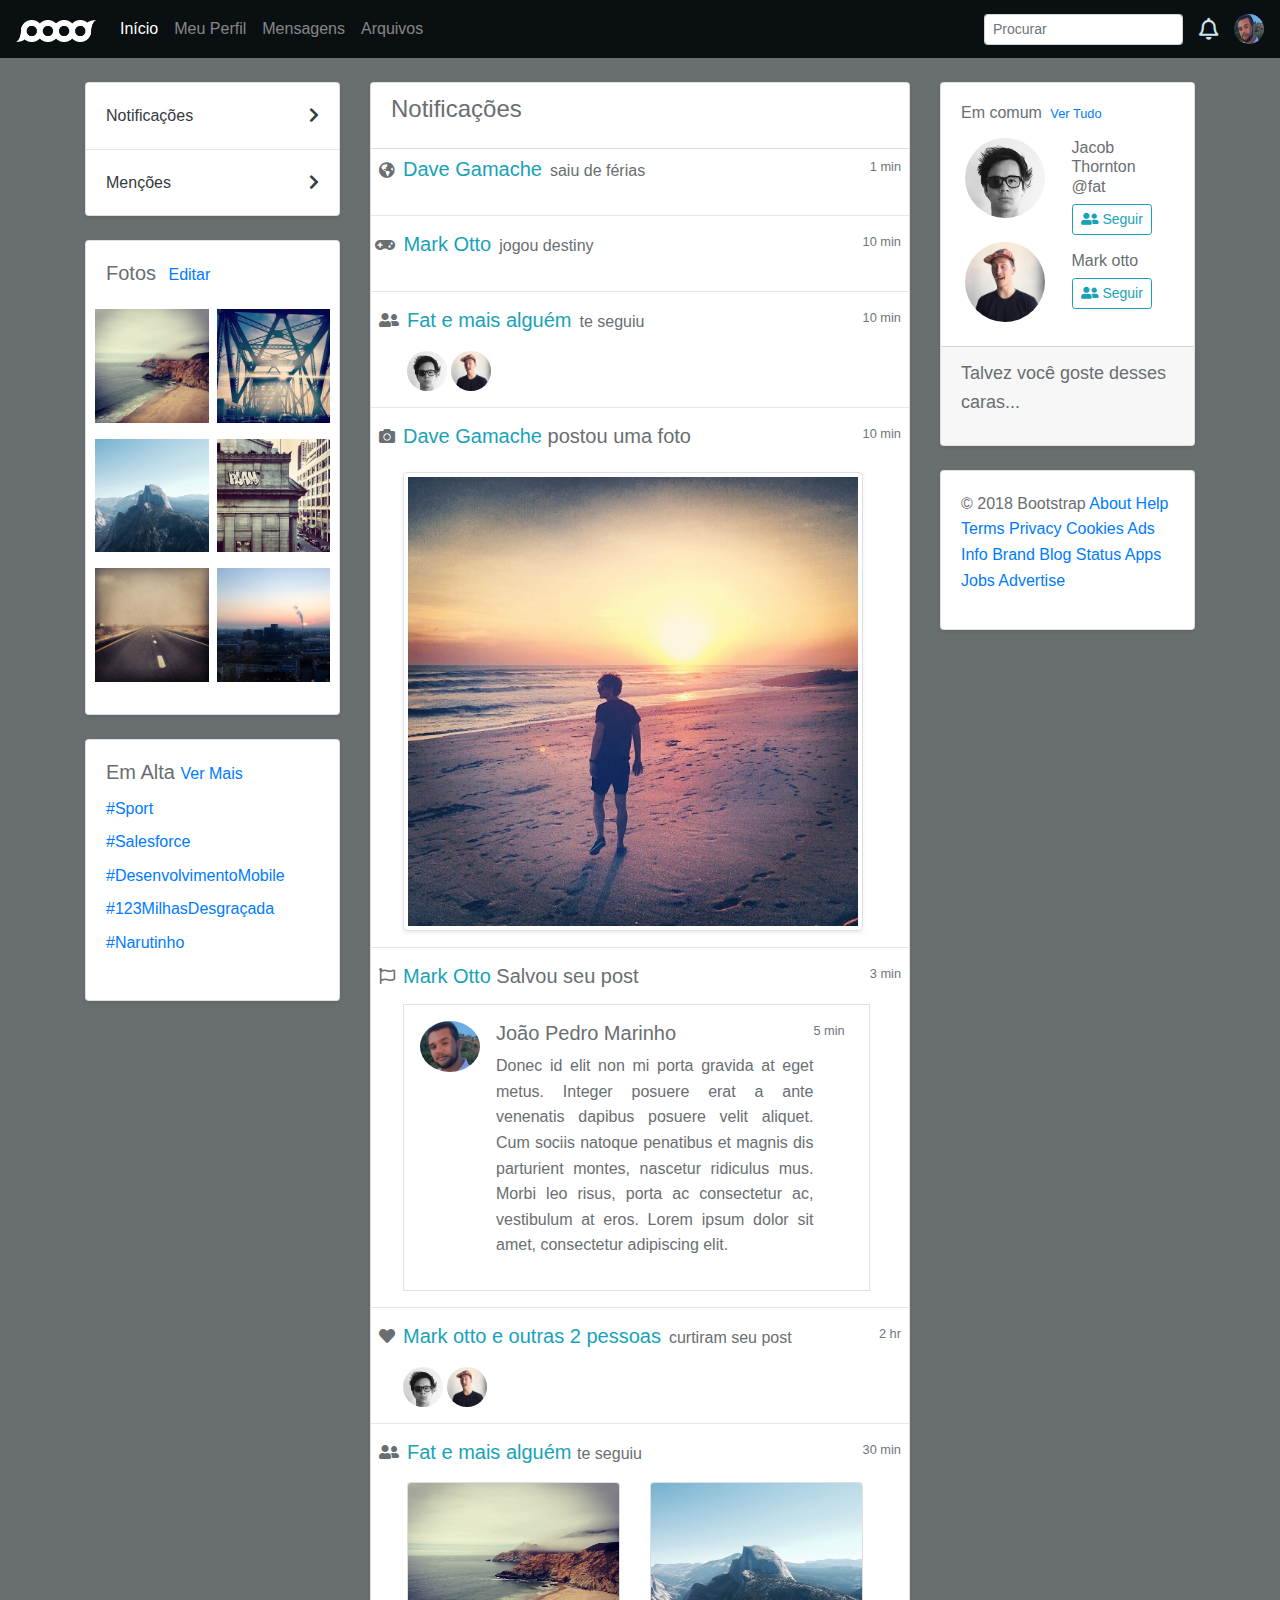
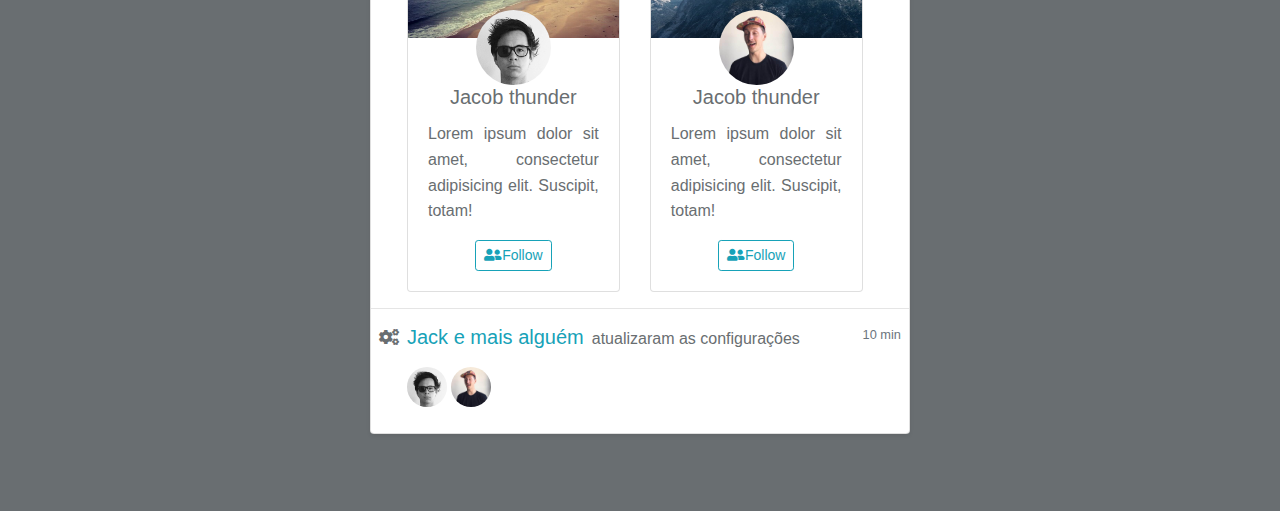
==== notification.html @ 1794aaf6 "otimização acessibilidade 2" ====
<!DOCTYPE html>
<html lang="en">
<head>
<meta charset="UTF-8">
<meta name="Social Media Notification" content="Notifications of your profile">
<meta name="viewport" content="width=device-width, initial-scale=1.0">
<meta http-equiv="X-UA-Compatible" content="ie=edge">
<link rel="stylesheet" href="https://cdnjs.cloudflare.com/ajax/libs/twitter-bootstrap/4.3.1/css/bootstrap.min.css">
<link rel="stylesheet" href="https://use.fontawesome.com/releases/v5.7.2/css/all.css">
<link rel="stylesheet" href="style.css">
<title>Notificações</title>
</head>
<body>


    <!-------------------------------NAvigation Starts------------------>

    <nav class="navbar navbar-expand-md navbar-dark mb-4" style="background-color:#0a0f11">
        <a href="index.html" class="navbar-brand"><img src="img/brand-white.png" alt="logo" class="img-fluid" width="80px" height="100px"></a>

        <button name="Menu" class="navbar-toggler" data-toggle="collapse" data-target="#responsive"><span class="navbar-toggler-icon"></span>Menu</button>


        <div class="collapse navbar-collapse" id="responsive">
            <ul class="navbar-nav mr-auto text-capitalize">
                <li class="nav-item"><a href="index.html" class="nav-link active">Início</a></li>
                <li class="nav-item"><a href="profile.html" class="nav-link">Meu Perfil</a></li>
                <li class="nav-item"><a href="#modalview" class="nav-link" data-toggle="modal">Mensagens</a></li>
                <li class="nav-item"><a href="notification.html" class="nav-link">Arquivos</a></li>
                <li class="nav-item"><a href="#" class="nav-link d-md-none">Sair</a></li>

            </ul>

            <form action="" class="form-inline ml-auto d-none d-md-block">
                <input type="text" name="search" id="search" placeholder="Procurar" class="form-control form-control-sm">
            </form>
            <a href="notification.html" class="text-decoration-none" style="color:#CBE4F2;font-size:22px;"><i class="far fa-bell ml-3 d-none d-md-block"></i></a> 
            <img src="img/WhatsApp Image 2023-08-21 at 18.34.42.jpeg" alt="" class="rounded-circle ml-3 d-none d-md-block" width="30px" height="30px">





        </div>





    </nav>
    

        <!---------------------------------------------Ends navigation------------------------------>







         <!---------------------------MOdal Section  satrts------------------->

         <div class="modal fade" id="modalview" >
            <div class="modal-dialog modal-dialog-scrollable modal-dialog-centered">
    
                <div class="modal-content">
    
    
                    <div class="modal-header">
                        <div class="modal-title h4">Mensagens</div>
    
                        <button type="button" class="close" data-dismiss="modal">&times;</button>
                    </div>
    
    
                    <div class="modal-body">
    
    
                        <ul class="list-unstyled">
    
    
                         <a href="#" class="text-decoration-none">
                            <li class="media hover-media">
                               
                                    <img src="img/WhatsApp Image 2023-08-21 at 18.34.42.jpeg" alt="img" width="60px" height="60px" class="rounded-circle mr-3">
    
                                    <div class="media-body text-dark">
                                            <h6 class="media-header">João Pedro Marinho <strong> e mais alguém</strong></h6>
                                            <p class="media-text">Lorem ipsum dolor sit amet consectetur adipisicing elit.</p>
    
                                    </div>
    
                            </li>
                        </a>
                        <hr class="my-3">
    
    
                        
                        <a href="#" class="text-decoration-none">
                                <li class="media hover-media">
                                   
                                        <img src="img/avatar-fat.jpg" alt="img" width="60px" height="60px" class="rounded-circle mr-3">
        
                                        <div class="media-body text-dark">
                                                <h6 class="media-header">Mark Otto<strong></strong></h6>
                                                <p class="media-text">Lorem ipsum dolor sit amet consectetur adipisicing elit.</p>
        
                                        </div>
        
                                </li>
                            </a>
    
    
                            <hr class="my-3">
    
    
                            <a href="#" class="text-decoration-none">
                                <li class="media hover-media">
                                   
                                        <img src="img/avatar-mdo.png" alt="img" width="60px" height="60px" class="rounded-circle mr-3">
        
                                        <div class="media-body text-dark">
                                                <h6 class="media-header">Archer andu e <strong> mais 5 pessoas</strong></h6>
                                                <p class="media-text">Lorem ipsum dolor sit amet consectetur adipisicing elit.</p>
        
                                        </div>
        
                                </li>
                            </a>
    
                            <hr class="my-3">
                
            
                                
                                <a href="#" class="text-decoration-none">
                                        <li class="media hover-media">
                                           
                                                <img src="img/avatar-fat.jpg" alt="img" width="60px" height="60px" class="rounded-circle mr-3">
                
                                                <div class="media-body text-dark">
                                                        <h6 class="media-header">Mark Otto e <strong> mais 3 pessoas</strong></h6>
                                                        <p class="media-text">Lorem ipsum dolor sit amet consectetur adipisicing elit.</p>
                
                                                </div>
                
                                        </li>
                                    </a>
            
            
                                    <hr class="my-3">
            
            
                                    <a href="#" class="text-decoration-none">
                                        <li class="media hover-media">
                                           
                                                <img src="img/avatar-mdo.png" alt="img" width="60px" height="60px" class="rounded-circle mr-3">
                
                                                <div class="media-body text-dark">
                                                        <h6 class="media-header">Archer andu</h6>
                                                        <p class="media-text">Lorem ipsum dolor sit amet consectetur adipisicing elit.</p>
                
                                                </div>
                
                                        </li>
                                    </a>
    
                            
                                    <hr class="my-3">
                                    <a href="#" class="text-decoration-none">
                                            <li class="media hover-media">
                                               
                                                    <img src="img/avatar-dhg.png" alt="img" width="60px" height="60px" class="rounded-circle mr-3">
                    
                                                    <div class="media-body text-dark">
                                                            <h6 class="media-header">Jchob Thunder</h6>
                                                            <p class="media-text">Lorem ipsum dolor sit amet consectetur adipisicing elit.</p>
                    
                                                    </div>
                    
                                            </li>
                                        </a>
                                        <hr class="my-3">
                    
                    
                    
                                            <a href="#" class="text-decoration-none">
                                                <li class="media hover-media">
                                                   
                                                        <img src="img/avatar-mdo.png" alt="img" width="60px" height="60px" class="rounded-circle mr-3">
                        
                                                        <div class="media-body text-dark">
                                                                <h6 class="media-header">Archer andu e <strong> mais 4 pessoas</strong></h6>
                                                                <p class="media-text">Lorem ipsum dolor sit amet consectetur adipisicing elit.</p>
                        
                                                        </div>
                        
                                                </li>
                                            </a>
        
        
    
    
                        </ul>
    
    
    
                        
    
                    </div>
                </div>
    
    
            </div>
    
    
        </div>
    
        <!-------------------------------MOdal Ends---------------------------->




    <!------------------------------(Starts Column SEction)-------------------->


    <div class="container mt-3">
        <div class="row">




<!-----------------------------------------(Satrt Left Column)------------------------------->
            <div class="col-12 col-lg-3">


                <div class="left-column">


                    <div class="card mb-4 shadow-sm">

                       <a href="#" class="text-decoration-none text-dark hover-media"> 
                        <div class="card-body d-flex justify-content-between">
                     <span>Notificações</span>   <span><i class="fas fa-chevron-right"></i></span> 
                           
                        </div>
                    </a>

                    <hr class="m-0">
                        <a href="#" class="text-decoration-none text-dark hover-media"> 

                        <div class="card-body d-flex justify-content-between">
                           
                            <span> Menções</span>   <span><i class="fas fa-chevron-right"></i></span> 
                       
                    </div>

                </a>

                    </div>






                    <div class="card shadow-sm mb-4">

                            <div class="card-body">
                                <h5 class="card-title">Fotos<small class="ml-2"><a href="#"> Editar </a></small></h5>
    
                                <div class="row">
                                    <div class="col-6 p-1">
                                        <a href="img/left1.jpg" data-lightbox="id" ><img src="img/left1.jpg" alt="img" class="img-fluid my-2"></a>  
                                        <a href="img/left2.jpg"data-lightbox="id"><img src="img/left2.jpg" alt="img" class="img-fluid my-2"></a>
                                        <a href="img/left3.jpg"data-lightbox="id"><img src="img/left3.jpg" alt="img" class="img-fluid my-2"></a>
    
                                    </div>
    
    
                                    <div class="col-6 p-1">
                                            <a href="img/left4.jpg"data-lightbox="id"><img src="img/left4.jpg" alt="img" class="img-fluid my-2"></a>
                                            <a href="img/left5.jpg"data-lightbox="id"><img src="img/left5.jpg" alt="img" class="img-fluid my-2"></a>
                                            <a href="img/left6.jpg"data-lightbox="id"><img src="img/left6.jpg" alt="img" class="img-fluid my-2"></a>
        
                                        </div>
    
                                </div>
    
                            </div>
    
    
    
    
    
    
    
                            </div>






                            <div class="card mb-3 shadow-sm">
                                <div class="card-body">
                                    <h5 class="card-title">Em Alta <small><a href="#"> Ver Mais</a></small></h5>


                                    <ul class="list-unstyled">

                                        <li class="pb-2"> <a href="" >#Sport</a> </li>
                                        <li class="pb-2"> <a href="" >#Salesforce</a> </li>
                                        <li class="pb-2"> <a href="" >#DesenvolvimentoMobile</a> </li>
                                        <li class="pb-2"> <a href="" >#123MilhasDesgraçada</a> </li>
                                        <li class="pb-2"> <a href="" >#Narutinho</a> </li>
                                    

                                       

                                    </ul>
                                    
                                </div>
                            </div>



























                </div>

            </div>


     <!-----------------------------------------(End Left Column)------------------------------->





<!------------------------------------------------(Satrt Middle Column)---------------------------->


            <div class="col-12 col-lg-6">





                <div class="middle-column">
                    <div class="card shadow-sm">




                        <div class="card-header bg-transparent">
                            <h4 class="card-title">
                                Notificações    
                            </h4> 

                               

                           
                        </div>

                      

                        <div class="media d -flex justify-content-between">
                            <p class="mt-2"> <i class="fas fa-globe-americas mx-2"></i><span class="h5 mr-2"><a href="#" class="text-info">Dave Gamache</a></span>saiu de férias </p>
                            
                            <small class="mr-2 mt-2 text-muted">1 min</small>
                        

                    </div>
                    <hr>

                    <div class="media d -flex justify-content-between">
                        <p> <i class="fas fa-gamepad mx-1"></i> <span class="h5 mr-2"> <a href="#" class="text-info"> Mark Otto</a></span>jogou destiny</p>
                        
                        <small class="mr-2 text-muted">10 min</small>
                    

                </div>
                <hr>


                <div class="media">
                     <i class="fas fa-user-friends mx-2 mt-1"></i> 
                     <div class="media-body">
                            <p> <span class="h5 mr-2"> <a href="#" class="text-info"> Fat e mais alguém</a></span>te seguiu</p>
                            <img src="img/avatar-dhg.png" alt="" width="40px" height="40px" class="rounded-circle img-fluid">
                           <img src="img/avatar-fat.jpg" alt="" width="40px" height="40px" class="rounded-circle img-fluid">   
                     </div>
                   
                    
                    <small class="mr-2 text-muted">10 min</small>
                

            </div>
            <hr>

                       <div class="media">

                            <i class="fas fa-camera mx-2 mt-1"></i>

                            <div class="media-body">
                                <p class="h5 mr-2"> <span> <a href="#" class="text-info"> Dave Gamache</a></span> postou uma foto</p>

                                <a href="img/mid5.jpg" data-lightbox="id"><img src="img/mid5.jpg" alt="" class="img-fluid shadow-sm img-thumbnail mt-3">   </a>  



                            </div>

                            <small class="mr-2 text-muted">10 min</small>

                       </div>
                       <hr>
                       <div class="media">
                            <i class="far fa-flag mx-2 mt-1"></i>
                            <div class="media-body">
                                    <p class="h5 mr-2"> <span> <a href="#" class="text-info"> Mark Otto </a></span> Salvou seu post</p>

                                        <div class="media border p-3 mt-3">
                                                <img src="img/WhatsApp Image 2023-08-21 at 18.34.42.jpeg" alt="" width="60px" height="60px" class="rounded-circle img-fluid mr-3">
                                                <div class="media-body">
                                                    <h5>João Pedro Marinho</h5>
                                                    <p  class="text-justify">Donec id elit non mi porta gravida at eget metus. Integer posuere erat a ante venenatis dapibus posuere velit aliquet. Cum sociis natoque penatibus et magnis dis parturient montes, nascetur ridiculus mus. Morbi leo risus, 
                                                    porta ac consectetur ac, vestibulum at eros. Lorem ipsum dolor sit amet, consectetur adipiscing elit.</p>

                                                </div>
                                                <small class="mr-2 text-muted">5 min</small>


                                        </div>

                            </div>
                            <small class="mr-2 text-muted">3 min</small>

                       </div>
                       <hr>
                       <div class="media">
                            <i class="fas fa-heart mx-2 mt-1"></i>
                            <div class="media-body">
                                    <p> <span class="h5 mr-2"> <a href="#" class="text-info"> Mark otto e outras 2 pessoas</a></span>curtiram seu post</p>
                                    <img src="img/avatar-dhg.png" alt="" width="40px" height="40px" class="rounded-circle img-fluid">
                                   <img src="img/avatar-fat.jpg" alt="" width="40px" height="40px" class="rounded-circle img-fluid">   
                             </div>

                             <small class="text-muted mr-2"> 2 hr</small>

                            </div>
                            <hr>

                            <div class="media">
                                    <i class="fas fa-user-friends mx-2 mt-1"></i>

                                    <div class="media-body">
                                        <p><span class="h5"> <a href="#" class="text-info"> Fat e mais alguém </a></span>te seguiu</p>

                                        <div class="row">
                                            <div class="col-12 col-lg-6 mb-3 mb-lg-0">

                                                    <div class="card">
                                                            <img src="img/left1.jpg" alt="" class="card-img-top" width="200px" height="155px">
                                                            <div class="card-body text-center">
                                                                 <img src="img/avatar-dhg.png" alt="" width="75px" height="75px" class="rounded-circle img-fluid mt-n5">
                                                                 
                                                                 <h5 class="card-title">Jacob thunder</h5>
                                                                 <p class="card-text text-justify">Lorem ipsum dolor sit amet, consectetur adipisicing elit. Suscipit, totam!</p>
                                                                 <a href="#" class="card-link btn btn-sm btn-outline-info"> <i class="fas fa-user-friends"></i>Follow</a>
                                                         
             
                                                            </div>
             
                                                            
                                                        </div>

                                            </div>


                                           
                                            <div class="col-12 col-lg-6">

                                                
                     <div class="card">
                              <img src="img/left2.jpg" alt="" class="card-img-top" width="200px" height="155px">
                                      <div class="card-body text-center">
                                        <img src="img/avatar-fat.jpg" alt="" width="75px" height="75px" class="rounded-circle img-fluid mt-n5">
                                                                 
                               <h5 class="card-title">Jacob thunder</h5>
                                        <p class="card-text text-justify">Lorem ipsum dolor sit amet, consectetur adipisicing elit. Suscipit, totam!</p>
                                              <a href="#" class="card-link btn btn-sm btn-outline-info"> <i class="fas fa-user-friends"></i>Follow</a>
                                                         
            
                                        </div>
             
                                        </div>
            

                                            </div>






                                        </div>
                                          



                                          
                                    </div>
                                  
                                       
                                   
                                   <small class="mr-2 text-muted">30 min</small>
                               
               
                           </div>

                           <hr>



                           
                <div class="media">
                        <i class="fas fa-cogs mx-2 mt-1"></i>
                        <div class="media-body">
                               <p> <span class="h5 mr-2"> <a href="#" class="text-info"> Jack e mais alguém</a></span>atualizaram as configurações</p>
                               <img src="img/avatar-dhg.png" alt="" width="40px" height="40px" class="rounded-circle img-fluid">
                              <img src="img/avatar-fat.jpg" alt="" width="40px" height="40px" class="rounded-circle img-fluid">   
                        </div>
                      
                       
                       <small class="mr-2 text-muted">10 min</small>
                   
   
               </div>

              


               <br>




                        

                       </div>
            
                






                </div>



                <br> <br> <br>
            </div>
           




   

        
<!------------------------------------------------(End Middle Column)---------------------------->


<!------------------------------------------------(Start right Column)---------------------------->
                <div class="col-12 col-lg-3">


                    <div class="right-column">


                            <div class="card shadow-sm mb-4">

                                    <div class="card-body">
                        
                                            <h6 class="card-title ">Em comum <a href="#" class="ml-1"><small> Ver Tudo</small> </a> </h6>
                                            <div class="row no-gutters d-none d-lg-flex">
                                                <div class="col-6 p-1">
                                                        <img src="img/avatar-dhg.png" alt="img" width="80px" height="80px" class="rounded-circle mb-4">
                                                        <img src="img/avatar-fat.jpg" alt="img" width="80px" height="80px" class="rounded-circle">
                        
                        
                        
                                                </div>
                                                <div class="col-6 p-1 text-left">
                                                    <h6>Jacob Thornton @fat</h6>
                                                    <a href="#" class="btn btn-outline-info btn-sm mb-3"><i class="fas fa-user-friends"></i> Seguir </a>
                        
                                                    <h6>Mark otto</h6>
                                                    <a href="#" class="btn btn-outline-info  btn-sm"><i class="fas fa-user-friends"></i> Seguir </a>
                        
                                                </div>
                        
                                            </div>
                        
                                    </div>
                        
                                    <div class="card-footer">
                        
                                        <p class="lead" style="font-size:18px;">Talvez você goste desses caras...</p>
                                    </div>
                                    
                        
                        
                                </div>
                        
                                <div class="card shadow-sm">
                                    <div class="card-body">
                                        <p>&copy; 2018 Bootstrap
                        
                        
                        
                                                <a href="#">About</a>
                                                <a href="#">Help</a>
                                                <a href="#">Terms</a>
                                                <a href="#">Privacy</a>
                                                <a href="#">Cookies</a>
                                                <a href="#">Ads </a>
                                                <a href="#">Info</a>
                                                <a href="#">Brand</a>
                                                <a href="#">Blog</a>
                                                <a href="#">Status</a>
                                                <a href="#">Apps</a>
                                                <a href="#">Jobs</a>
                                                <a href="#">Advertise</a>
                                            
                                        
                                        
                                        
                                        
                                        
                                        
                                        
                                        
                                        
                                        
                                        
                                        
                                        </p>
                                    </div>
                        
                                </div>
                        













                    </div>

                </div>


            </div>



        






























































    </div>

   




    










    











    






<script src="https://cdnjs.cloudflare.com/ajax/libs/jquery/3.3.1/jquery.slim.min.js"></script>
<script src="https://cdnjs.cloudflare.com/ajax/libs/popper.js/1.14.7/umd/popper.min.js"></script>
<script src="https://cdnjs.cloudflare.com/ajax/libs/twitter-bootstrap/4.3.1/js/bootstrap.min.js"></script>
</body>
</html>
---- style.css ----
* {
    box-sizing: border-box;
  }

  body{
      background-color: #696e71;
      font-family: "Open Sans", "Helvetica Neue", Helvetica, Arial, sans-serif;
      margin: 0;
      font-weight: 300;
      line-height: 1.6;
      color: #696e71;
      text-align: left;
  }
  
.banner{
    background-image: url(img/banner.jpg);
    background-repeat: no-repeat;
    background-size: cover;
    background-position: center;
    height: 500px;

}

.banner-title{
    transform: translateY(150px)
}
.banner-end{
    transform: translateY(280px)
}

.thumnail{
    width: 257px;
    height: 257px;
}

.hover-media:hover{
    background-color: #918f8f;
}
/*--------------------------Grid template starts design for image gallery-----------------*/


.grid-template{
    display: grid;
    grid-template-columns: repeat(5,1fr);
    grid-auto-rows: minmax(250px,auto);
    grid-gap: 10px;
}

.item-1{
    grid-column: 1 / 3;
    grid-row: 1 / 2;

}
.item-7{
    grid-column: 2 / 4;
    grid-row: 2 / 3;
    

}

.item-9{
    grid-row: 3 / 5;
    

}


.item-10{
    grid-row: 3 / 5;
    

}

.item-11{
  grid-column: 3/5;
  grid-row: 3 / 5;
    
}
.item-12{
    grid-row: 3 / 5;
    

}

/*----------------------------------(This code Important for Modal sizing on large device)-----------------------------------*/
.modal-dialog {
    position: relative;
    width: auto;
    max-width: 600px;
    margin: 0 auto;
  }

/*----------------------------------------------------------------------------------------------------------------------------*/
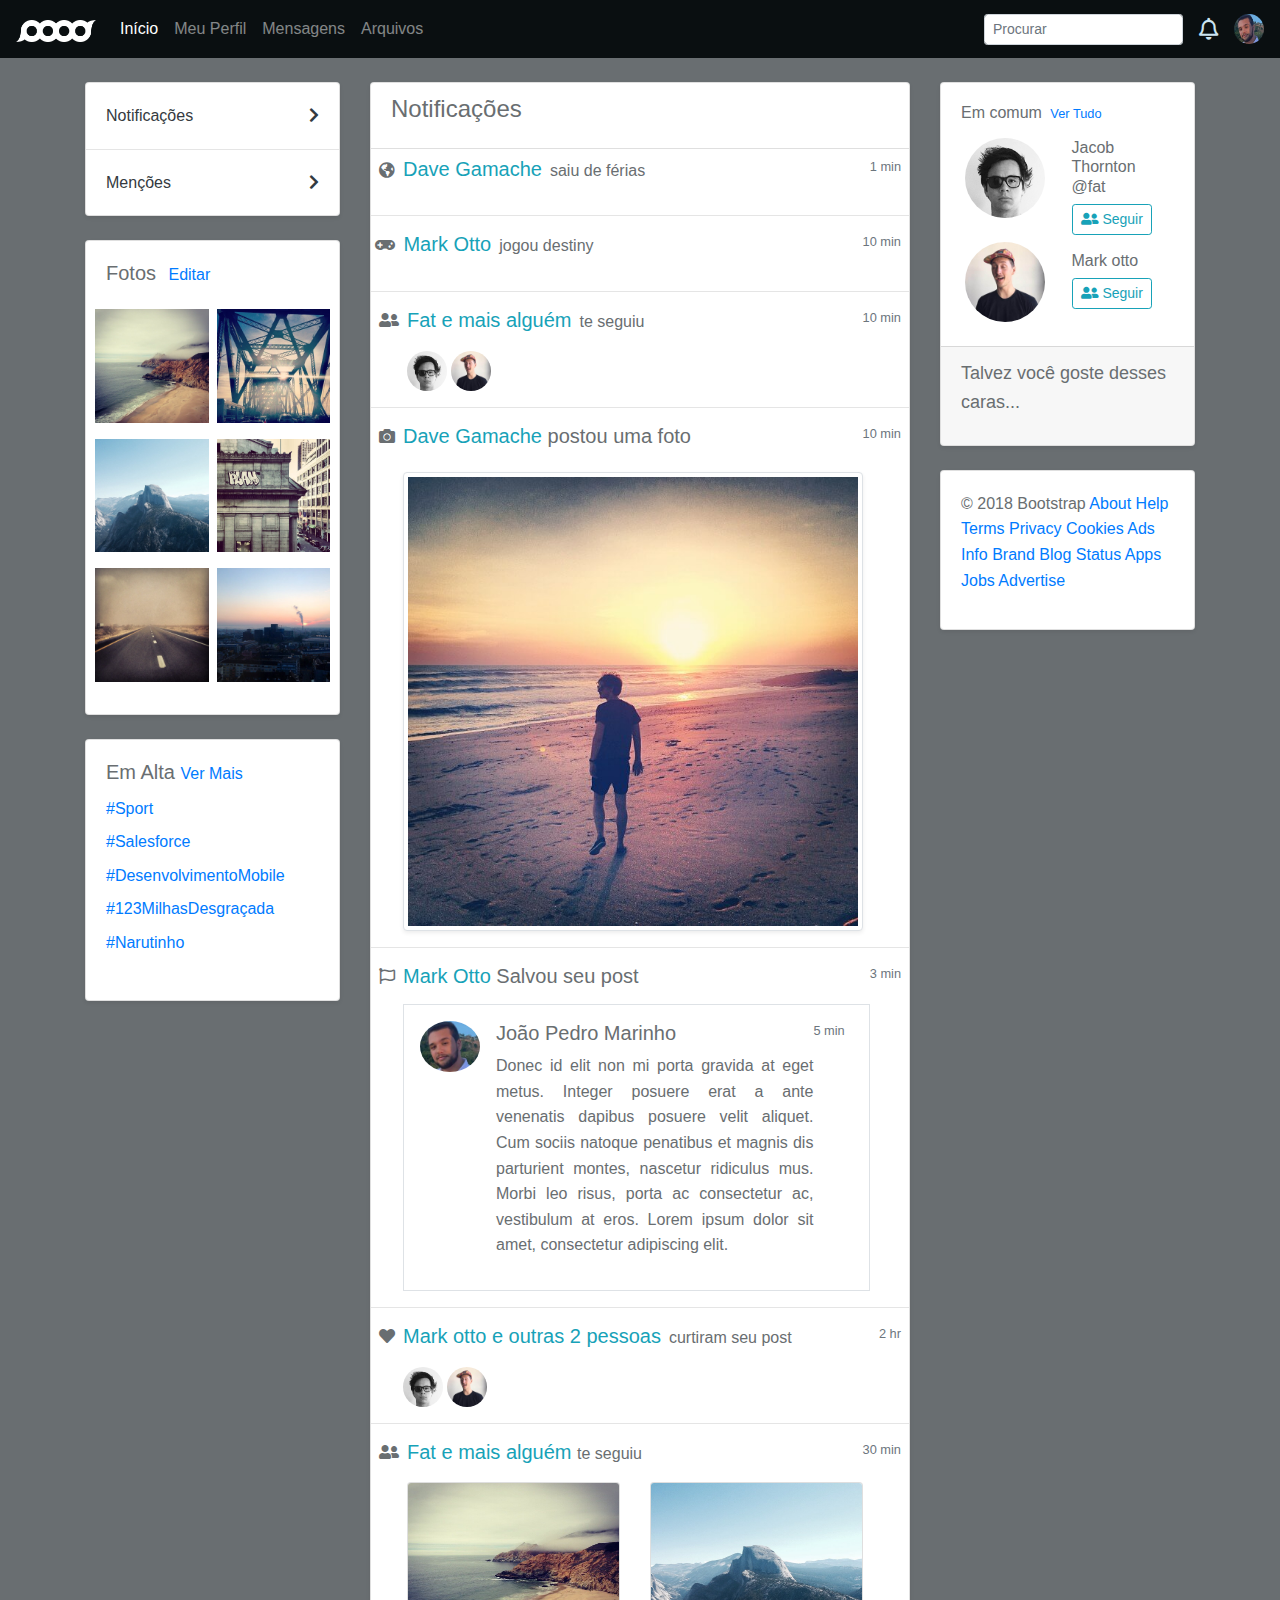
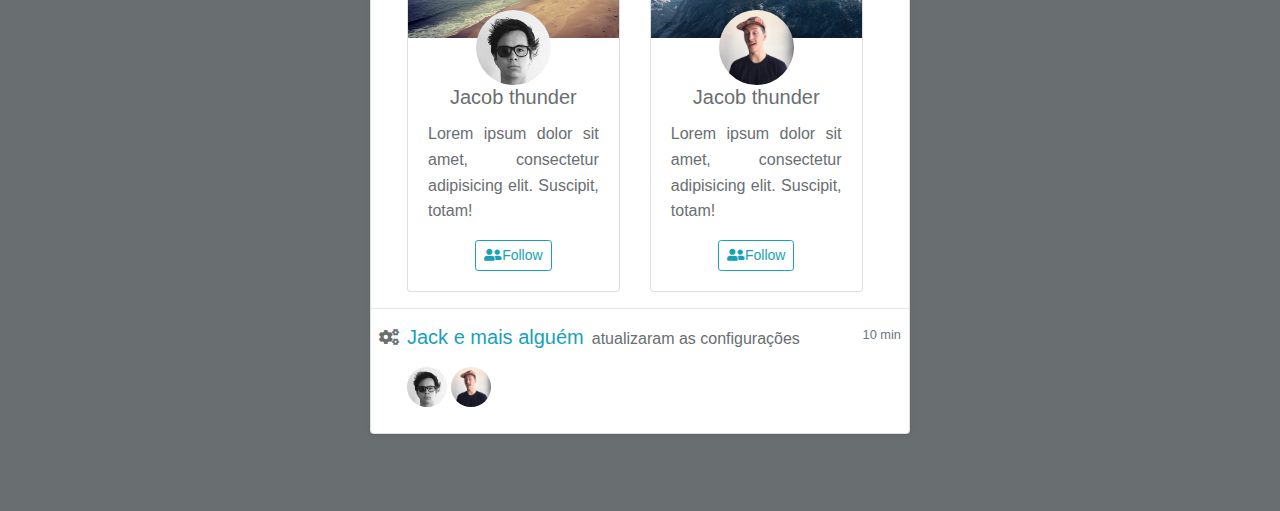
==== commit 0ebc725b: "Modificações gerais" ====
--- a/notification.html
+++ b/notification.html
@@ -18,7 +18,7 @@
     <nav class="navbar navbar-expand-md navbar-dark mb-4" style="background-color:#0a0f11">
         <a href="index.html" class="navbar-brand"><img src="img/brand-white.png" alt="logo" class="img-fluid" width="80px" height="100px"></a>
 
-        <button name="Menu" class="navbar-toggler" data-toggle="collapse" data-target="#responsive"><span class="navbar-toggler-icon"></span>Menu</button>
+        <button name="Menu" class="navbar-toggler" data-toggle="collapse" data-target="#responsive"><span class="navbar-toggler-icon"></span> Menu</button>
 
 
         <div class="collapse navbar-collapse" id="responsive">
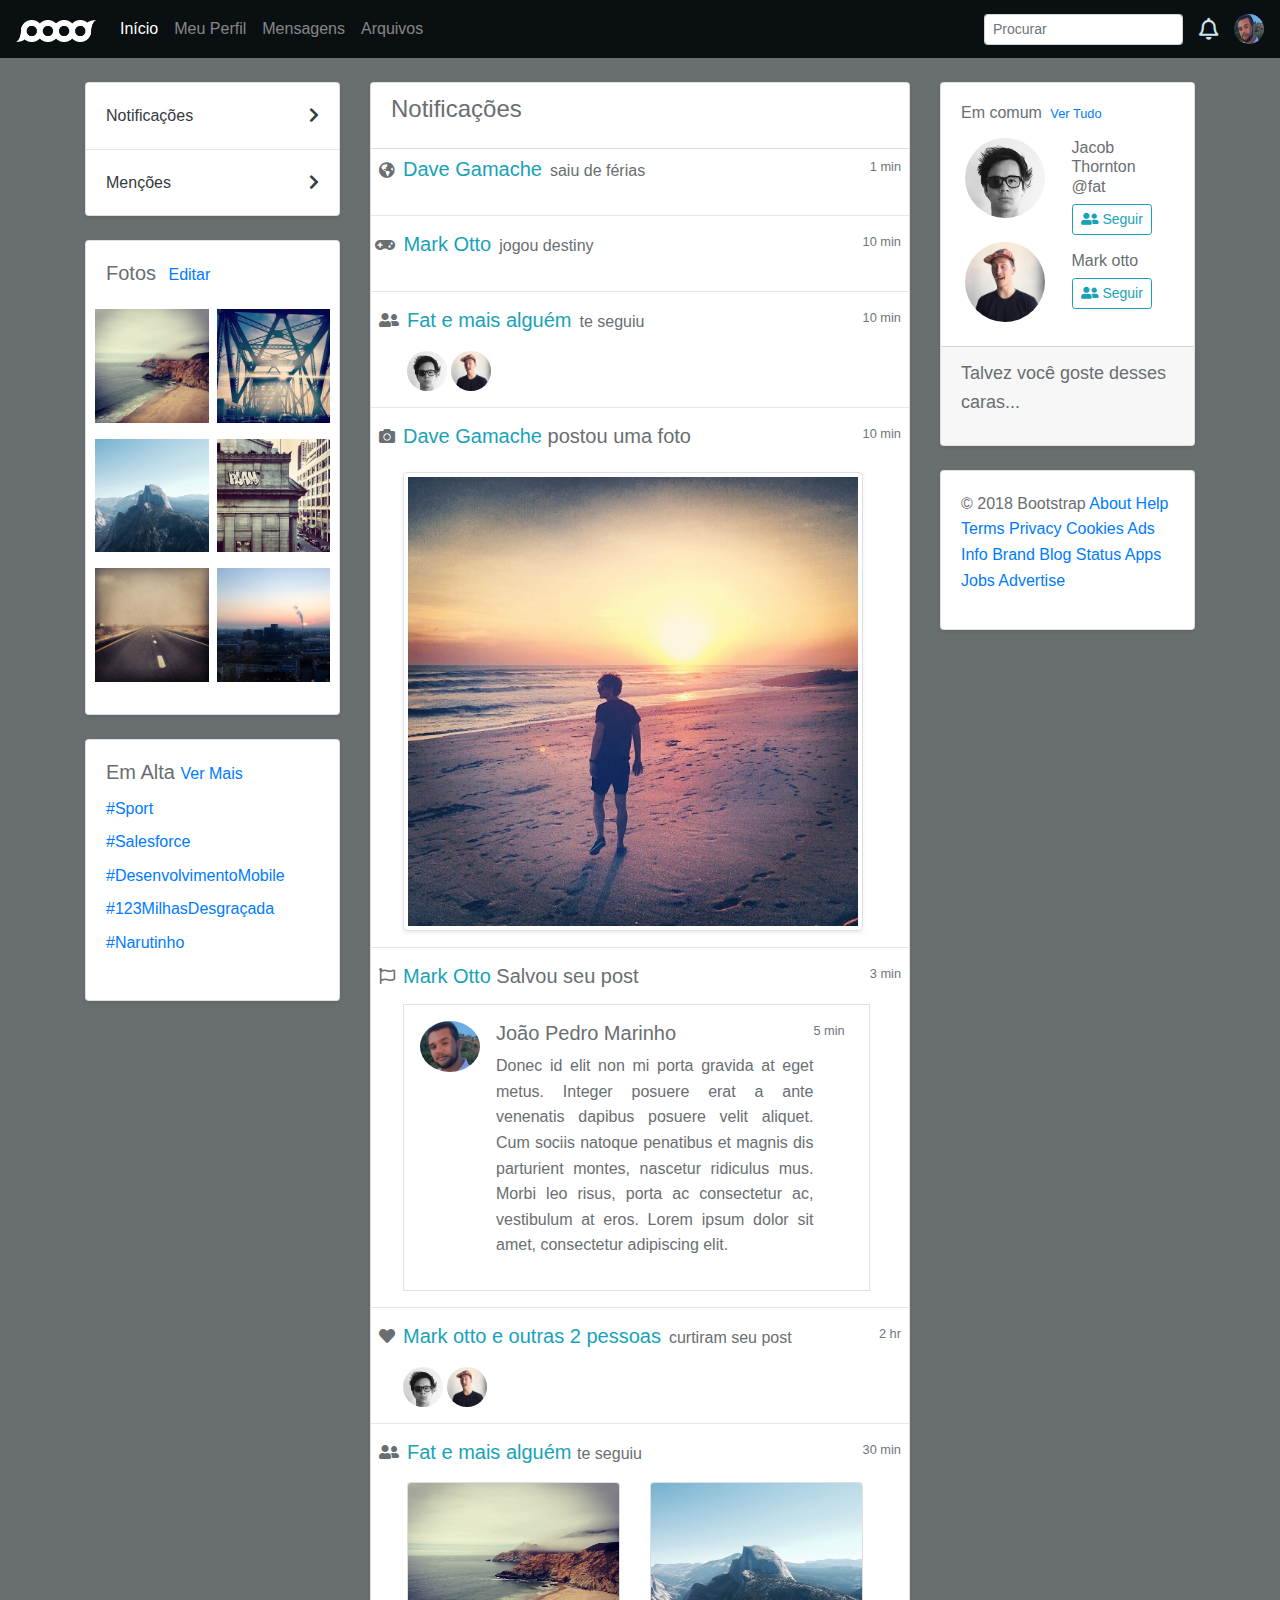
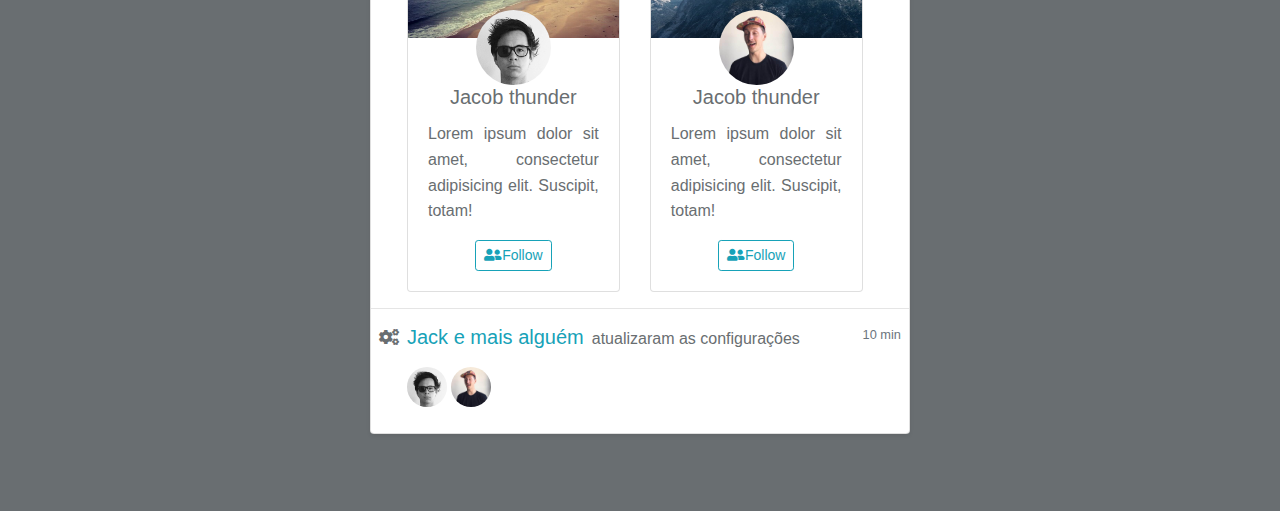
==== commit 1f7df52b: "ajustes" ====
--- a/notification.html
+++ b/notification.html
@@ -18,7 +18,7 @@
     <nav class="navbar navbar-expand-md navbar-dark mb-4" style="background-color:#0a0f11">
         <a href="index.html" class="navbar-brand"><img src="img/brand-white.png" alt="logo" class="img-fluid" width="80px" height="100px"></a>
 
-        <button name="Menu" class="navbar-toggler" data-toggle="collapse" data-target="#responsive"><span class="navbar-toggler-icon"></span> Menu</button>
+        <button name="Menu" aria-label="Menu" class="navbar-toggler" data-toggle="collapse" data-target="#responsive"><span class="navbar-toggler-icon"></span> Menu</button>
 
 
         <div class="collapse navbar-collapse" id="responsive">
@@ -35,7 +35,7 @@
                 <input type="text" name="search" id="search" placeholder="Procurar" class="form-control form-control-sm">
             </form>
             <a href="notification.html" class="text-decoration-none" style="color:#CBE4F2;font-size:22px;"><i class="far fa-bell ml-3 d-none d-md-block"></i></a> 
-            <img src="img/WhatsApp Image 2023-08-21 at 18.34.42.jpeg" alt="" class="rounded-circle ml-3 d-none d-md-block" width="30px" height="30px">
+            <img src="img/WhatsApp Image 2023-08-21 at 18.34.42.jpeg" alt="Foto de perfil; rosto de um homem com montanha no fundo da imagem" class="rounded-circle ml-3 d-none d-md-block" width="30px" height="30px">
 
 
 
@@ -69,7 +69,7 @@
                     <div class="modal-header">
                         <div class="modal-title h4">Mensagens</div>
     
-                        <button type="button" class="close" data-dismiss="modal">&times;</button>
+                        <button type="button" aria-label="Fechar" class="close" data-dismiss="modal">&times;</button>
                     </div>
     
     
@@ -82,7 +82,7 @@
                          <a href="#" class="text-decoration-none">
                             <li class="media hover-media">
                                
-                                    <img src="img/WhatsApp Image 2023-08-21 at 18.34.42.jpeg" alt="img" width="60px" height="60px" class="rounded-circle mr-3">
+                                    <img src="img/WhatsApp Image 2023-08-21 at 18.34.42.jpeg" alt="Foto de perfil; rosto de um homem com montanha no fundo da imagem" width="60px" height="60px" class="rounded-circle mr-3">
     
                                     <div class="media-body text-dark">
                                             <h6 class="media-header">João Pedro Marinho <strong> e mais alguém</strong></h6>
@@ -99,7 +99,7 @@
                         <a href="#" class="text-decoration-none">
                                 <li class="media hover-media">
                                    
-                                        <img src="img/avatar-fat.jpg" alt="img" width="60px" height="60px" class="rounded-circle mr-3">
+                                        <img src="img/avatar-fat.jpg" alt="Foto de perfil; Homem de boné no fundo branco" width="60px" height="60px" class="rounded-circle mr-3">
         
                                         <div class="media-body text-dark">
                                                 <h6 class="media-header">Mark Otto<strong></strong></h6>
@@ -117,7 +117,7 @@
                             <a href="#" class="text-decoration-none">
                                 <li class="media hover-media">
                                    
-                                        <img src="img/avatar-mdo.png" alt="img" width="60px" height="60px" class="rounded-circle mr-3">
+                                        <img src="img/avatar-mdo.png" alt="Foto de perfil; Homem de cabeça pra baixo com óculos escuros" width="60px" height="60px" class="rounded-circle mr-3">
         
                                         <div class="media-body text-dark">
                                                 <h6 class="media-header">Archer andu e <strong> mais 5 pessoas</strong></h6>
@@ -135,7 +135,7 @@
                                 <a href="#" class="text-decoration-none">
                                         <li class="media hover-media">
                                            
-                                                <img src="img/avatar-fat.jpg" alt="img" width="60px" height="60px" class="rounded-circle mr-3">
+                                                <img src="img/avatar-fat.jpg" alt="Foto de perfil; Homem de boné no fundo branco" width="60px" height="60px" class="rounded-circle mr-3">
                 
                                                 <div class="media-body text-dark">
                                                         <h6 class="media-header">Mark Otto e <strong> mais 3 pessoas</strong></h6>
@@ -153,7 +153,7 @@
                                     <a href="#" class="text-decoration-none">
                                         <li class="media hover-media">
                                            
-                                                <img src="img/avatar-mdo.png" alt="img" width="60px" height="60px" class="rounded-circle mr-3">
+                                                <img src="img/avatar-mdo.png" alt="Foto de perfil; Homem de cabeça pra baixo com óculos escuros" width="60px" height="60px" class="rounded-circle mr-3">
                 
                                                 <div class="media-body text-dark">
                                                         <h6 class="media-header">Archer andu</h6>
@@ -169,7 +169,7 @@
                                     <a href="#" class="text-decoration-none">
                                             <li class="media hover-media">
                                                
-                                                    <img src="img/avatar-dhg.png" alt="img" width="60px" height="60px" class="rounded-circle mr-3">
+                                                    <img src="img/avatar-dhg.png" alt="Foto de perfil; Foto preta e branca de home usando óculos escuros" width="60px" height="60px" class="rounded-circle mr-3">
                     
                                                     <div class="media-body text-dark">
                                                             <h6 class="media-header">Jchob Thunder</h6>
@@ -186,7 +186,7 @@
                                             <a href="#" class="text-decoration-none">
                                                 <li class="media hover-media">
                                                    
-                                                        <img src="img/avatar-mdo.png" alt="img" width="60px" height="60px" class="rounded-circle mr-3">
+                                                        <img src="img/avatar-mdo.png" alt="Foto de perfil; Homem de cabeça pra baixo com óculos escuros" width="60px" height="60px" class="rounded-circle mr-3">
                         
                                                         <div class="media-body text-dark">
                                                                 <h6 class="media-header">Archer andu e <strong> mais 4 pessoas</strong></h6>
@@ -270,17 +270,17 @@
     
                                 <div class="row">
                                     <div class="col-6 p-1">
-                                        <a href="img/left1.jpg" data-lightbox="id" ><img src="img/left1.jpg" alt="img" class="img-fluid my-2"></a>  
-                                        <a href="img/left2.jpg"data-lightbox="id"><img src="img/left2.jpg" alt="img" class="img-fluid my-2"></a>
-                                        <a href="img/left3.jpg"data-lightbox="id"><img src="img/left3.jpg" alt="img" class="img-fluid my-2"></a>
+                                        <a href="img/left1.jpg" data-lightbox="id" ><img src="img/left1.jpg" alt="Praia com montanhas e céu nublado" class="img-fluid my-2"></a>  
+                                        <a href="img/left2.jpg"data-lightbox="id"><img src="img/left2.jpg" alt="Montanhas rochosas com céu azul" class="img-fluid my-2"></a>
+                                        <a href="img/left3.jpg"data-lightbox="id"><img src="img/left3.jpg" alt="Estrada vazia" class="img-fluid my-2"></a>
     
                                     </div>
     
     
                                     <div class="col-6 p-1">
-                                            <a href="img/left4.jpg"data-lightbox="id"><img src="img/left4.jpg" alt="img" class="img-fluid my-2"></a>
-                                            <a href="img/left5.jpg"data-lightbox="id"><img src="img/left5.jpg" alt="img" class="img-fluid my-2"></a>
-                                            <a href="img/left6.jpg"data-lightbox="id"><img src="img/left6.jpg" alt="img" class="img-fluid my-2"></a>
+                                            <a href="img/left4.jpg"data-lightbox="id"><img src="img/left4.jpg" alt="Ponte de Ferro com carros" class="img-fluid my-2"></a>
+                                            <a href="img/left5.jpg"data-lightbox="id"><img src="img/left5.jpg" alt="Prédio antigo com pinturas de rua" class="img-fluid my-2"></a>
+                                            <a href="img/left6.jpg"data-lightbox="id"><img src="img/left6.jpg" alt="Cidade; amanhecendo" class="img-fluid my-2"></a>
         
                                         </div>
     
@@ -409,8 +409,8 @@
                      <i class="fas fa-user-friends mx-2 mt-1"></i> 
                      <div class="media-body">
                             <p> <span class="h5 mr-2"> <a href="#" class="text-info"> Fat e mais alguém</a></span>te seguiu</p>
-                            <img src="img/avatar-dhg.png" alt="" width="40px" height="40px" class="rounded-circle img-fluid">
-                           <img src="img/avatar-fat.jpg" alt="" width="40px" height="40px" class="rounded-circle img-fluid">   
+                            <img src="img/avatar-dhg.png" alt="Foto de perfil; Foto preta e branca de home usando óculos escuros" width="40px" height="40px" class="rounded-circle img-fluid">
+                           <img src="img/avatar-fat.jpg" alt="Foto de perfil; Homem de boné no fundo branco" width="40px" height="40px" class="rounded-circle img-fluid">   
                      </div>
                    
                     
@@ -427,7 +427,7 @@
                             <div class="media-body">
                                 <p class="h5 mr-2"> <span> <a href="#" class="text-info"> Dave Gamache</a></span> postou uma foto</p>
 
-                                <a href="img/mid5.jpg" data-lightbox="id"><img src="img/mid5.jpg" alt="" class="img-fluid shadow-sm img-thumbnail mt-3">   </a>  
+                                <a href="img/mid5.jpg" data-lightbox="id"><img src="img/mid5.jpg" alt="Homem caminhando na praia no final da tarde" class="img-fluid shadow-sm img-thumbnail mt-3">   </a>  
 
 
 
@@ -443,7 +443,7 @@
                                     <p class="h5 mr-2"> <span> <a href="#" class="text-info"> Mark Otto </a></span> Salvou seu post</p>
 
                                         <div class="media border p-3 mt-3">
-                                                <img src="img/WhatsApp Image 2023-08-21 at 18.34.42.jpeg" alt="" width="60px" height="60px" class="rounded-circle img-fluid mr-3">
+                                                <img src="img/WhatsApp Image 2023-08-21 at 18.34.42.jpeg" alt="Foto de perfil; rosto de um homem com montanha no fundo da imagem" width="60px" height="60px" class="rounded-circle img-fluid mr-3">
                                                 <div class="media-body">
                                                     <h5>João Pedro Marinho</h5>
                                                     <p  class="text-justify">Donec id elit non mi porta gravida at eget metus. Integer posuere erat a ante venenatis dapibus posuere velit aliquet. Cum sociis natoque penatibus et magnis dis parturient montes, nascetur ridiculus mus. Morbi leo risus, 
@@ -464,8 +464,8 @@
                             <i class="fas fa-heart mx-2 mt-1"></i>
                             <div class="media-body">
                                     <p> <span class="h5 mr-2"> <a href="#" class="text-info"> Mark otto e outras 2 pessoas</a></span>curtiram seu post</p>
-                                    <img src="img/avatar-dhg.png" alt="" width="40px" height="40px" class="rounded-circle img-fluid">
-                                   <img src="img/avatar-fat.jpg" alt="" width="40px" height="40px" class="rounded-circle img-fluid">   
+                                    <img src="img/avatar-dhg.png" alt="Foto de perfil; Foto preta e branca de home usando óculos escuros" width="40px" height="40px" class="rounded-circle img-fluid">
+                                   <img src="img/avatar-fat.jpg" alt="Foto de perfil; Homem de boné no fundo branco" width="40px" height="40px" class="rounded-circle img-fluid">   
                              </div>
 
                              <small class="text-muted mr-2"> 2 hr</small>
@@ -483,9 +483,9 @@
                                             <div class="col-12 col-lg-6 mb-3 mb-lg-0">
 
                                                     <div class="card">
-                                                            <img src="img/left1.jpg" alt="" class="card-img-top" width="200px" height="155px">
+                                                            <img src="img/left1.jpg" alt="Praia com montanhas e céu nublado" class="card-img-top" width="200px" height="155px">
                                                             <div class="card-body text-center">
-                                                                 <img src="img/avatar-dhg.png" alt="" width="75px" height="75px" class="rounded-circle img-fluid mt-n5">
+                                                                 <img src="img/avatar-dhg.png" alt="Foto de perfil; Foto preta e branca de home usando óculos escuros" width="75px" height="75px" class="rounded-circle img-fluid mt-n5">
                                                                  
                                                                  <h5 class="card-title">Jacob thunder</h5>
                                                                  <p class="card-text text-justify">Lorem ipsum dolor sit amet, consectetur adipisicing elit. Suscipit, totam!</p>
@@ -505,9 +505,9 @@
 
                                                 
                      <div class="card">
-                              <img src="img/left2.jpg" alt="" class="card-img-top" width="200px" height="155px">
+                              <img src="img/left2.jpg" alt="Montanhas rochosas com céu azul" class="card-img-top" width="200px" height="155px">
                                       <div class="card-body text-center">
-                                        <img src="img/avatar-fat.jpg" alt="" width="75px" height="75px" class="rounded-circle img-fluid mt-n5">
+                                        <img src="img/avatar-fat.jpg" alt="Foto de perfil; Homem de boné no fundo branco" width="75px" height="75px" class="rounded-circle img-fluid mt-n5">
                                                                  
                                <h5 class="card-title">Jacob thunder</h5>
                                         <p class="card-text text-justify">Lorem ipsum dolor sit amet, consectetur adipisicing elit. Suscipit, totam!</p>
@@ -550,8 +550,8 @@
                         <i class="fas fa-cogs mx-2 mt-1"></i>
                         <div class="media-body">
                                <p> <span class="h5 mr-2"> <a href="#" class="text-info"> Jack e mais alguém</a></span>atualizaram as configurações</p>
-                               <img src="img/avatar-dhg.png" alt="" width="40px" height="40px" class="rounded-circle img-fluid">
-                              <img src="img/avatar-fat.jpg" alt="" width="40px" height="40px" class="rounded-circle img-fluid">   
+                               <img src="img/avatar-dhg.png" alt="Foto de perfil; Foto preta e branca de home usando óculos escuros" width="40px" height="40px" class="rounded-circle img-fluid">
+                              <img src="img/avatar-fat.jpg" alt="Foto de perfil; Homem de boné no fundo branco" width="40px" height="40px" class="rounded-circle img-fluid">   
                         </div>
                       
                        
@@ -610,8 +610,8 @@
                                             <h6 class="card-title ">Em comum <a href="#" class="ml-1"><small> Ver Tudo</small> </a> </h6>
                                             <div class="row no-gutters d-none d-lg-flex">
                                                 <div class="col-6 p-1">
-                                                        <img src="img/avatar-dhg.png" alt="img" width="80px" height="80px" class="rounded-circle mb-4">
-                                                        <img src="img/avatar-fat.jpg" alt="img" width="80px" height="80px" class="rounded-circle">
+                                                        <img src="img/avatar-dhg.png" alt="Foto de perfil; Foto preta e branca de home usando óculos escuros" width="80px" height="80px" class="rounded-circle mb-4">
+                                                        <img src="img/avatar-fat.jpg" alt="Foto de perfil; Homem de boné no fundo branco" width="80px" height="80px" class="rounded-circle">
                         
                         
                         
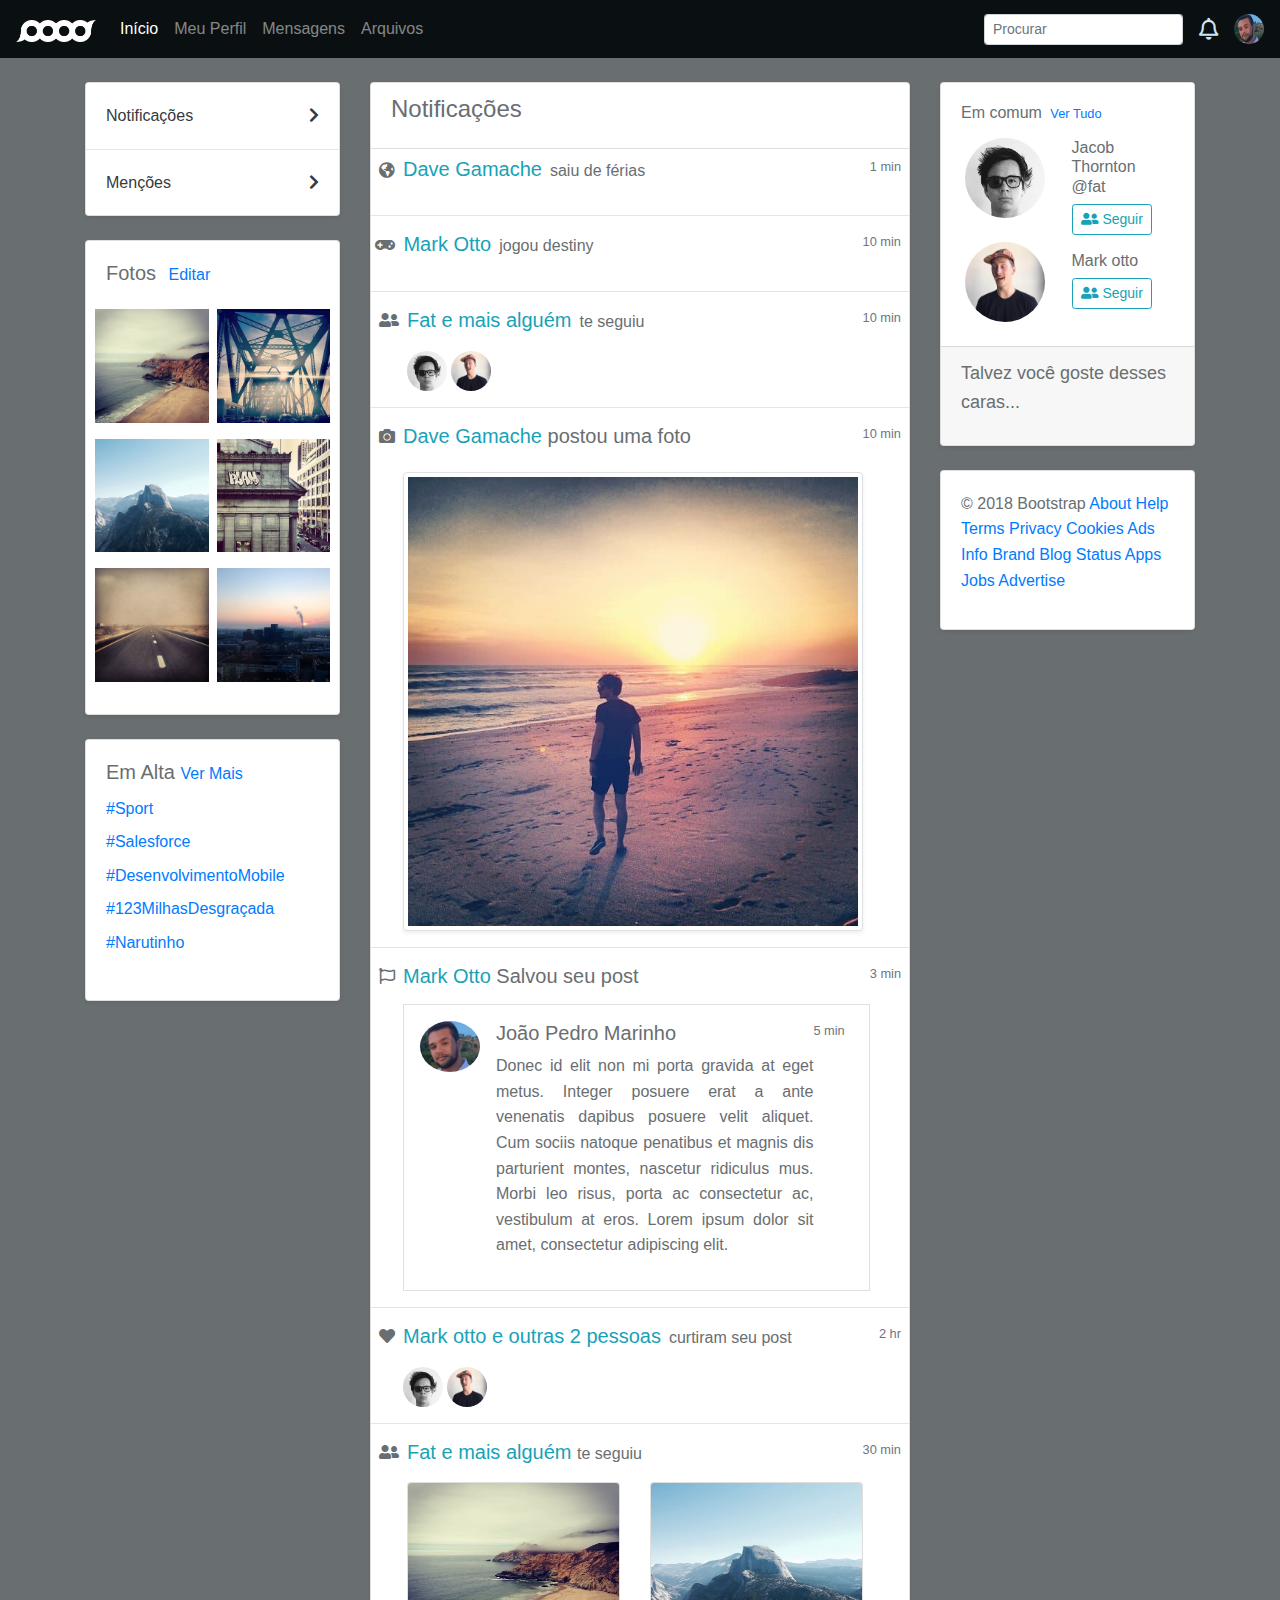
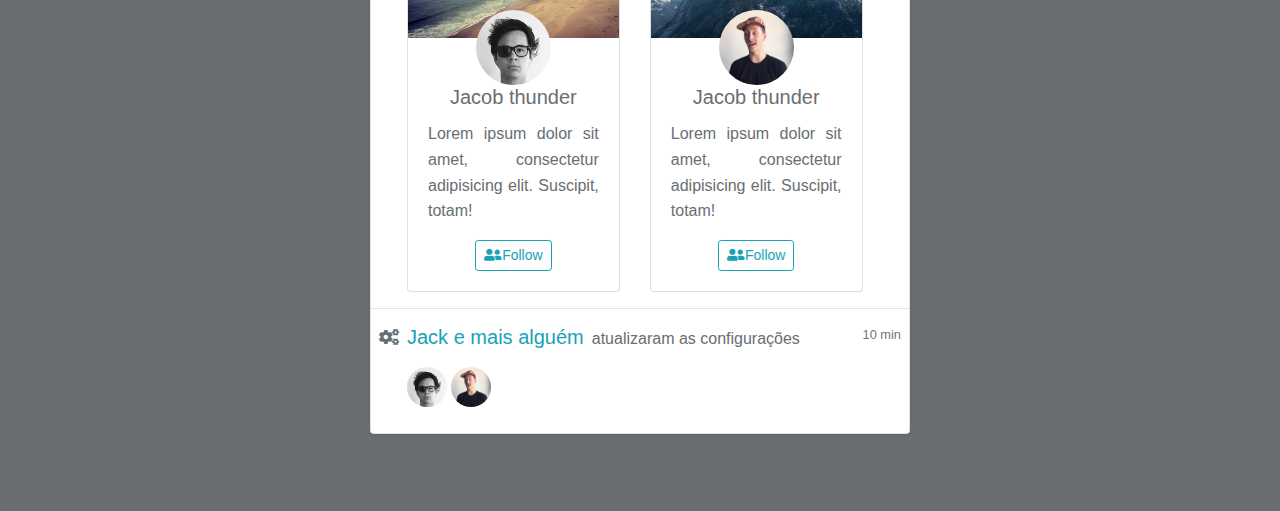
==== commit e47fb0ee: "PWA ajustes" ====
--- a/notification.html
+++ b/notification.html
@@ -4,6 +4,7 @@
 <meta charset="UTF-8">
 <meta name="Social Media Notification" content="Notifications of your profile">
 <meta name="viewport" content="width=device-width, initial-scale=1.0">
+<meta name="theme-color" content="#696e71"/>
 <meta http-equiv="X-UA-Compatible" content="ie=edge">
 <link rel="stylesheet" href="https://cdnjs.cloudflare.com/ajax/libs/twitter-bootstrap/4.3.1/css/bootstrap.min.css">
 <link rel="stylesheet" href="https://use.fontawesome.com/releases/v5.7.2/css/all.css">
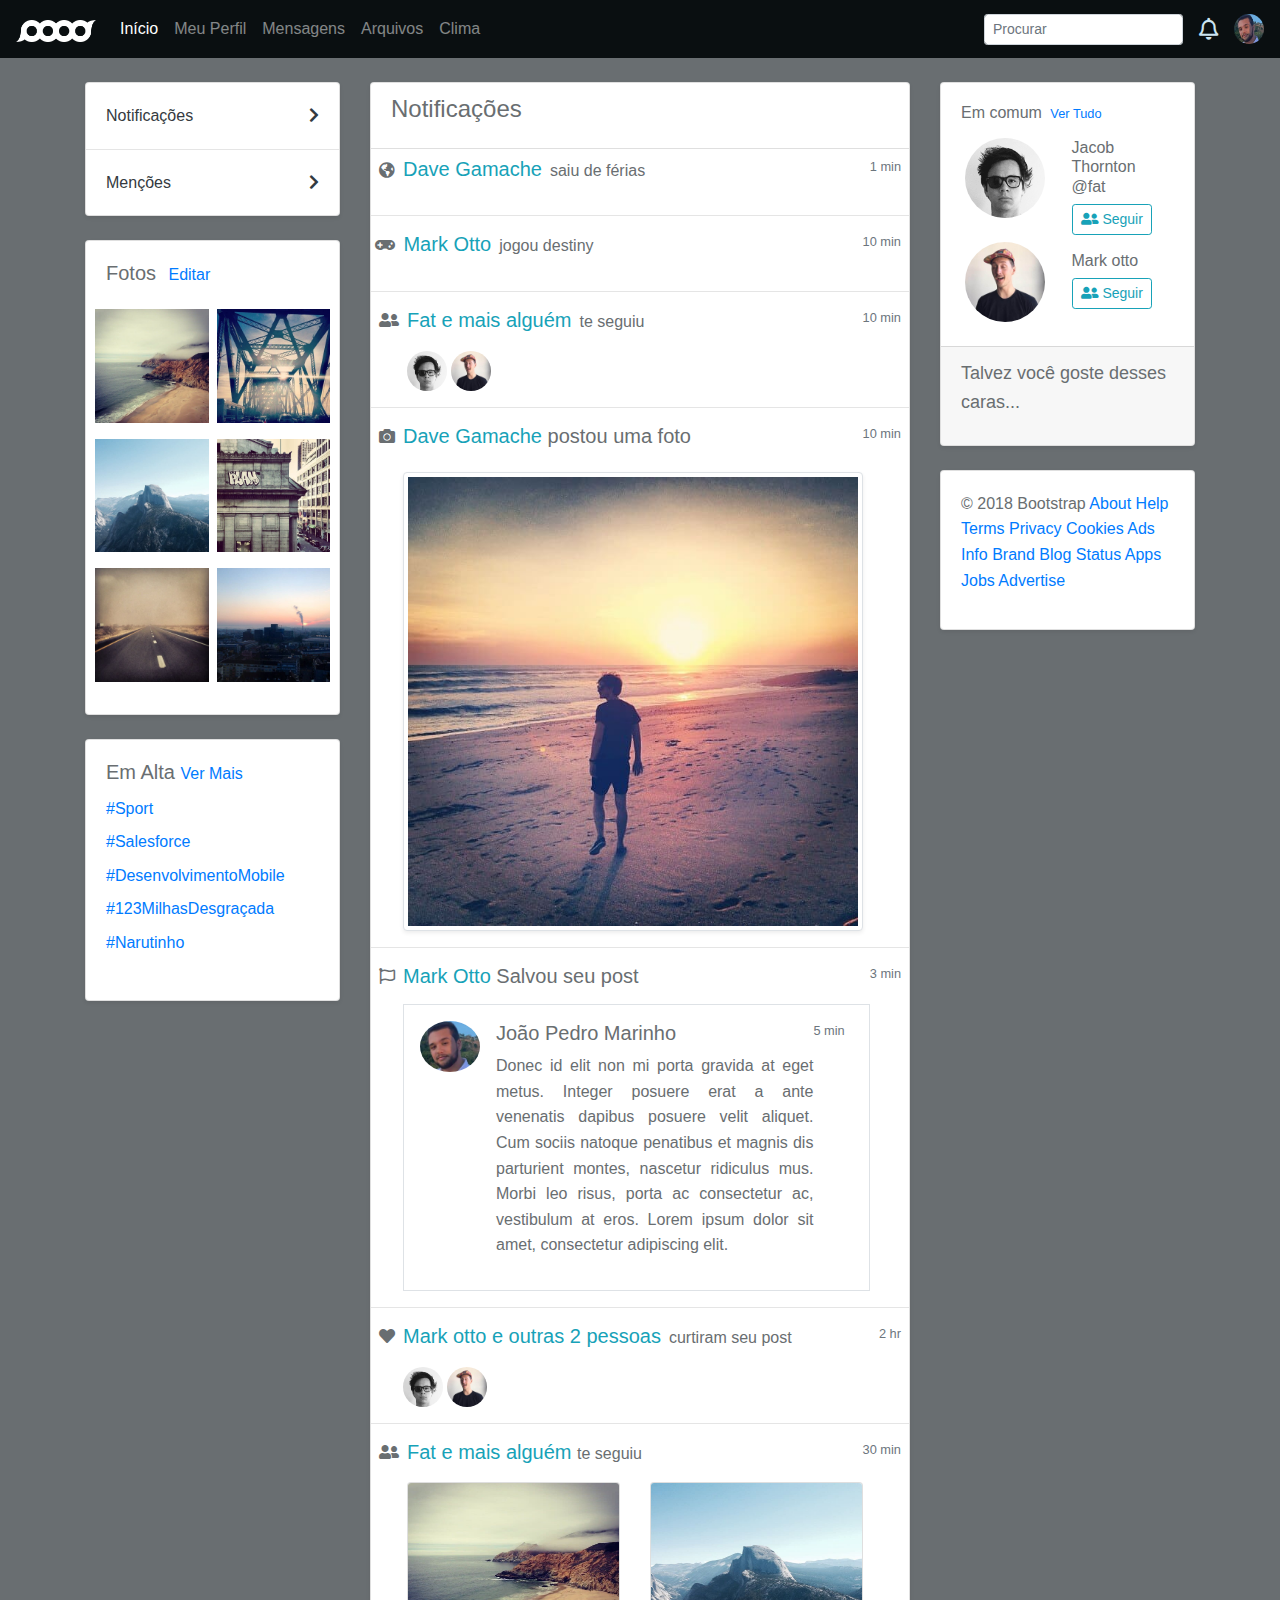
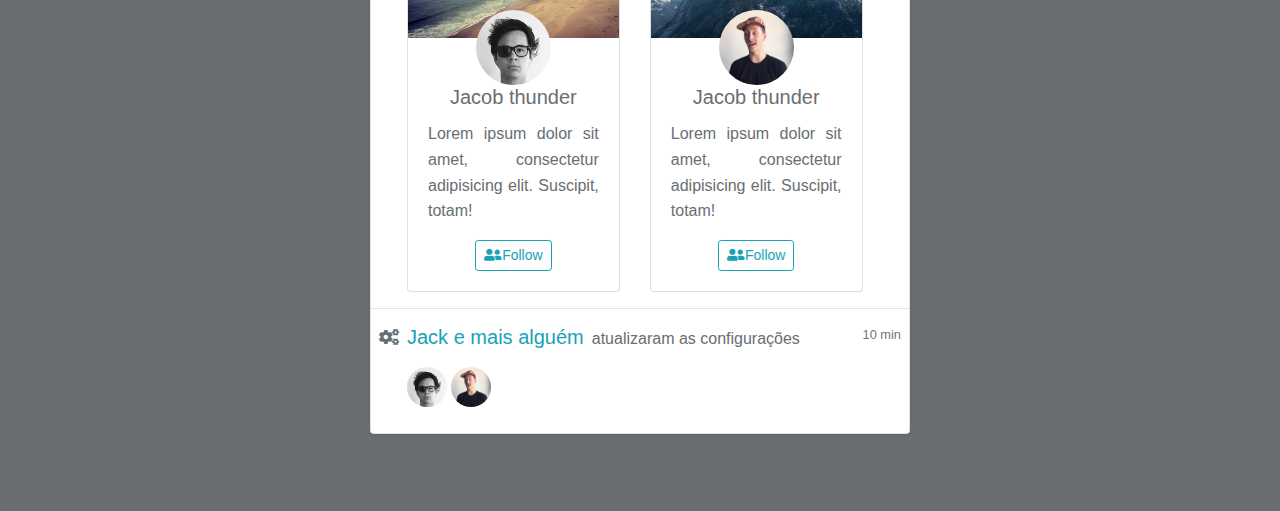
==== commit 813e887b: "api working" ====
--- a/notification.html
+++ b/notification.html
@@ -2,14 +2,21 @@
 <html lang="en">
 <head>
 <meta charset="UTF-8">
-<meta name="Social Media Notification" content="Notifications of your profile">
+<meta name="description" content="Notifications of your profile">
 <meta name="viewport" content="width=device-width, initial-scale=1.0">
 <meta name="theme-color" content="#696e71"/>
 <meta http-equiv="X-UA-Compatible" content="ie=edge">
+<link rel="manifest" href="/manifest.json">
 <link rel="stylesheet" href="https://cdnjs.cloudflare.com/ajax/libs/twitter-bootstrap/4.3.1/css/bootstrap.min.css">
 <link rel="stylesheet" href="https://use.fontawesome.com/releases/v5.7.2/css/all.css">
 <link rel="stylesheet" href="style.css">
 <title>Notificações</title>
+
+<script>
+    if(typeof navigator.serviceWorker !== 'undefined'){
+        navigator.serviceWorker.register('pwabuilder-sw.js')
+    }
+</script>
 </head>
 <body>
 
@@ -28,7 +35,9 @@
                 <li class="nav-item"><a href="profile.html" class="nav-link">Meu Perfil</a></li>
                 <li class="nav-item"><a href="#modalview" class="nav-link" data-toggle="modal">Mensagens</a></li>
                 <li class="nav-item"><a href="notification.html" class="nav-link">Arquivos</a></li>
+                <li class="nav-item"><a href="climate.html" class="nav-link ">Clima</a></li>
                 <li class="nav-item"><a href="#" class="nav-link d-md-none">Sair</a></li>
+
 
             </ul>
 
@@ -309,11 +318,11 @@
 
                                     <ul class="list-unstyled">
 
-                                        <li class="pb-2"> <a href="" >#Sport</a> </li>
-                                        <li class="pb-2"> <a href="" >#Salesforce</a> </li>
-                                        <li class="pb-2"> <a href="" >#DesenvolvimentoMobile</a> </li>
-                                        <li class="pb-2"> <a href="" >#123MilhasDesgraçada</a> </li>
-                                        <li class="pb-2"> <a href="" >#Narutinho</a> </li>
+                                        <li class="pb-2"> <a href="https://sportrecife.com.br/" >#Sport</a> </li>
+                                        <li class="pb-2"> <a href="https://www.salesforce.com/br/" >#Salesforce</a> </li>
+                                        <li class="pb-2"> <a href="https://learn.microsoft.com/en-us/windows/apps/publish/publish-your-app/turn-your-website-pwa" >#DesenvolvimentoMobile</a> </li>
+                                        <li class="pb-2"> <a href="https://g1.globo.com/mg/minas-gerais/noticia/2023/09/13/bloqueio-socios-da-123-milhas.ghtml" >#123MilhasDesgraçada</a> </li>
+                                        <li class="pb-2"> <a href="https://www.google.com/search?q=naruto&oq=naruto&aqs=chrome..69i57j0i271l2.618j0j4&sourceid=chrome&ie=UTF-8" >#Narutinho</a> </li>
                                     
 
                                        
